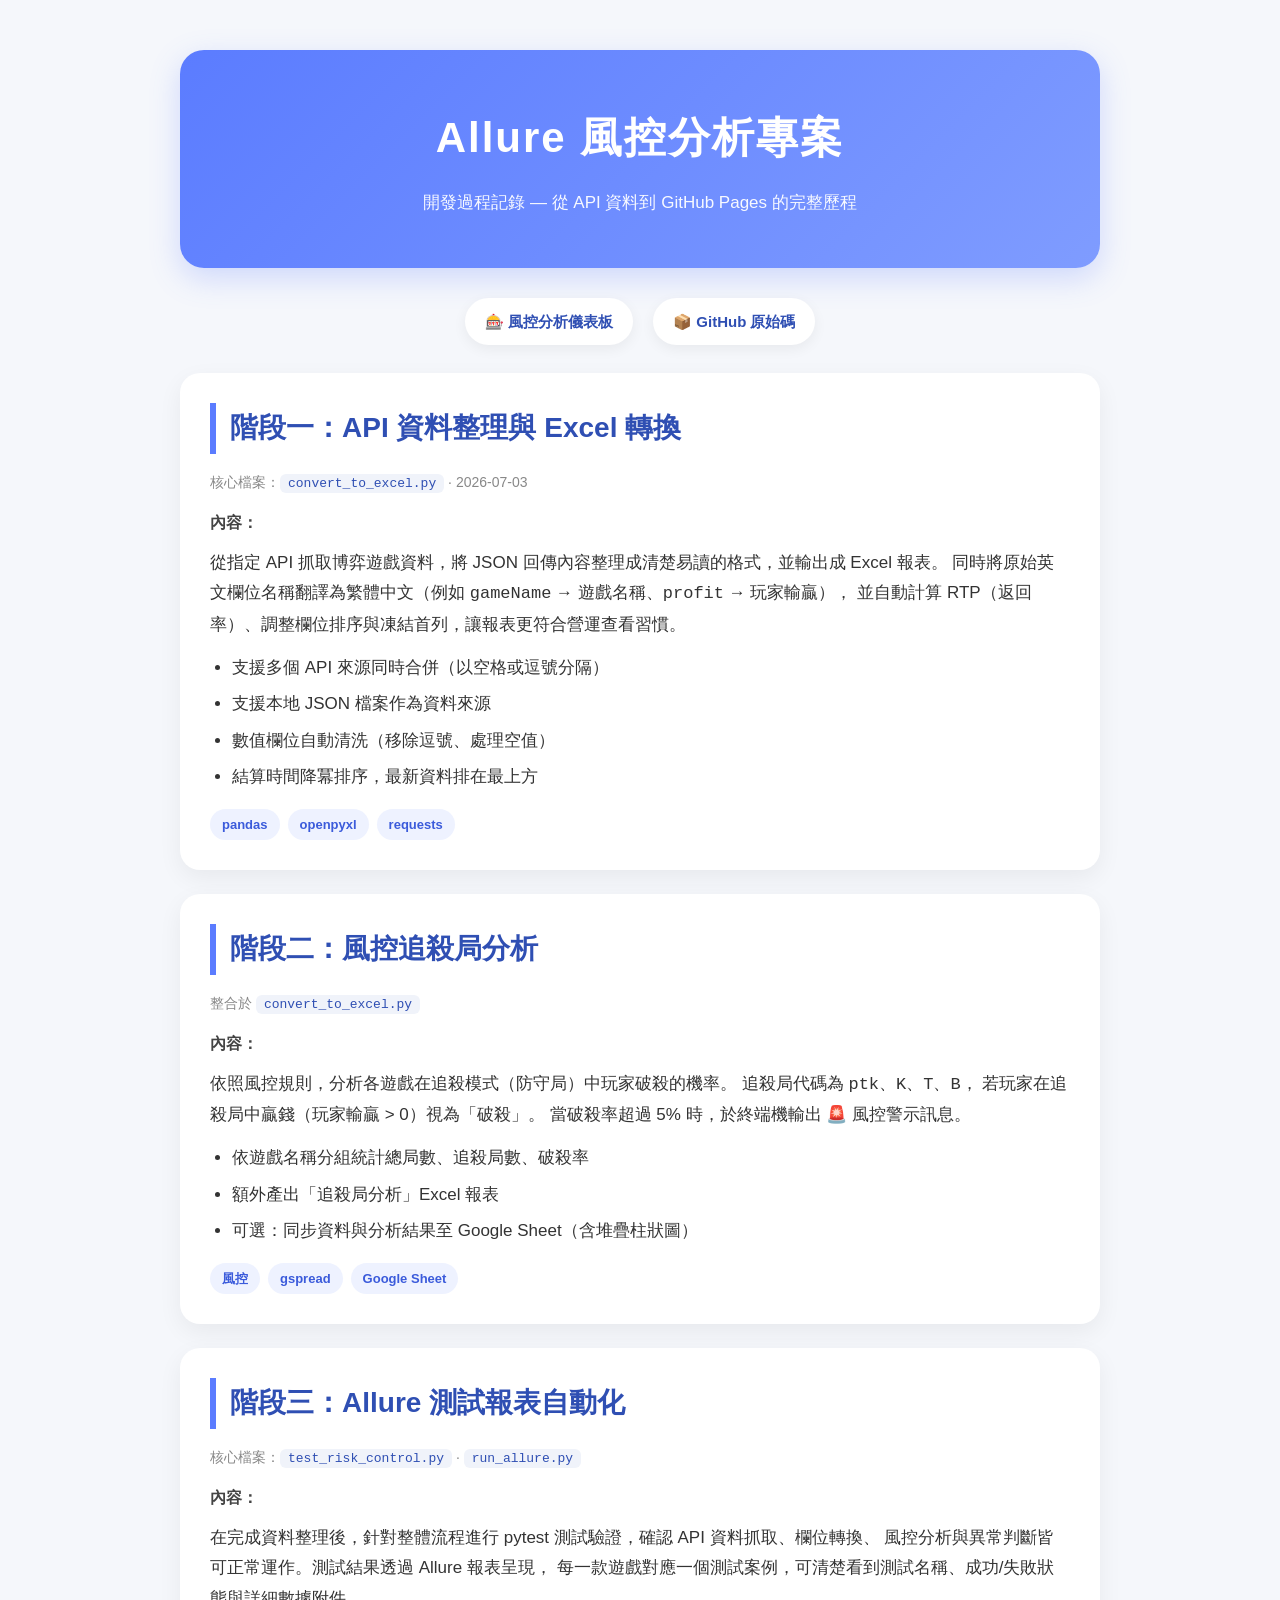
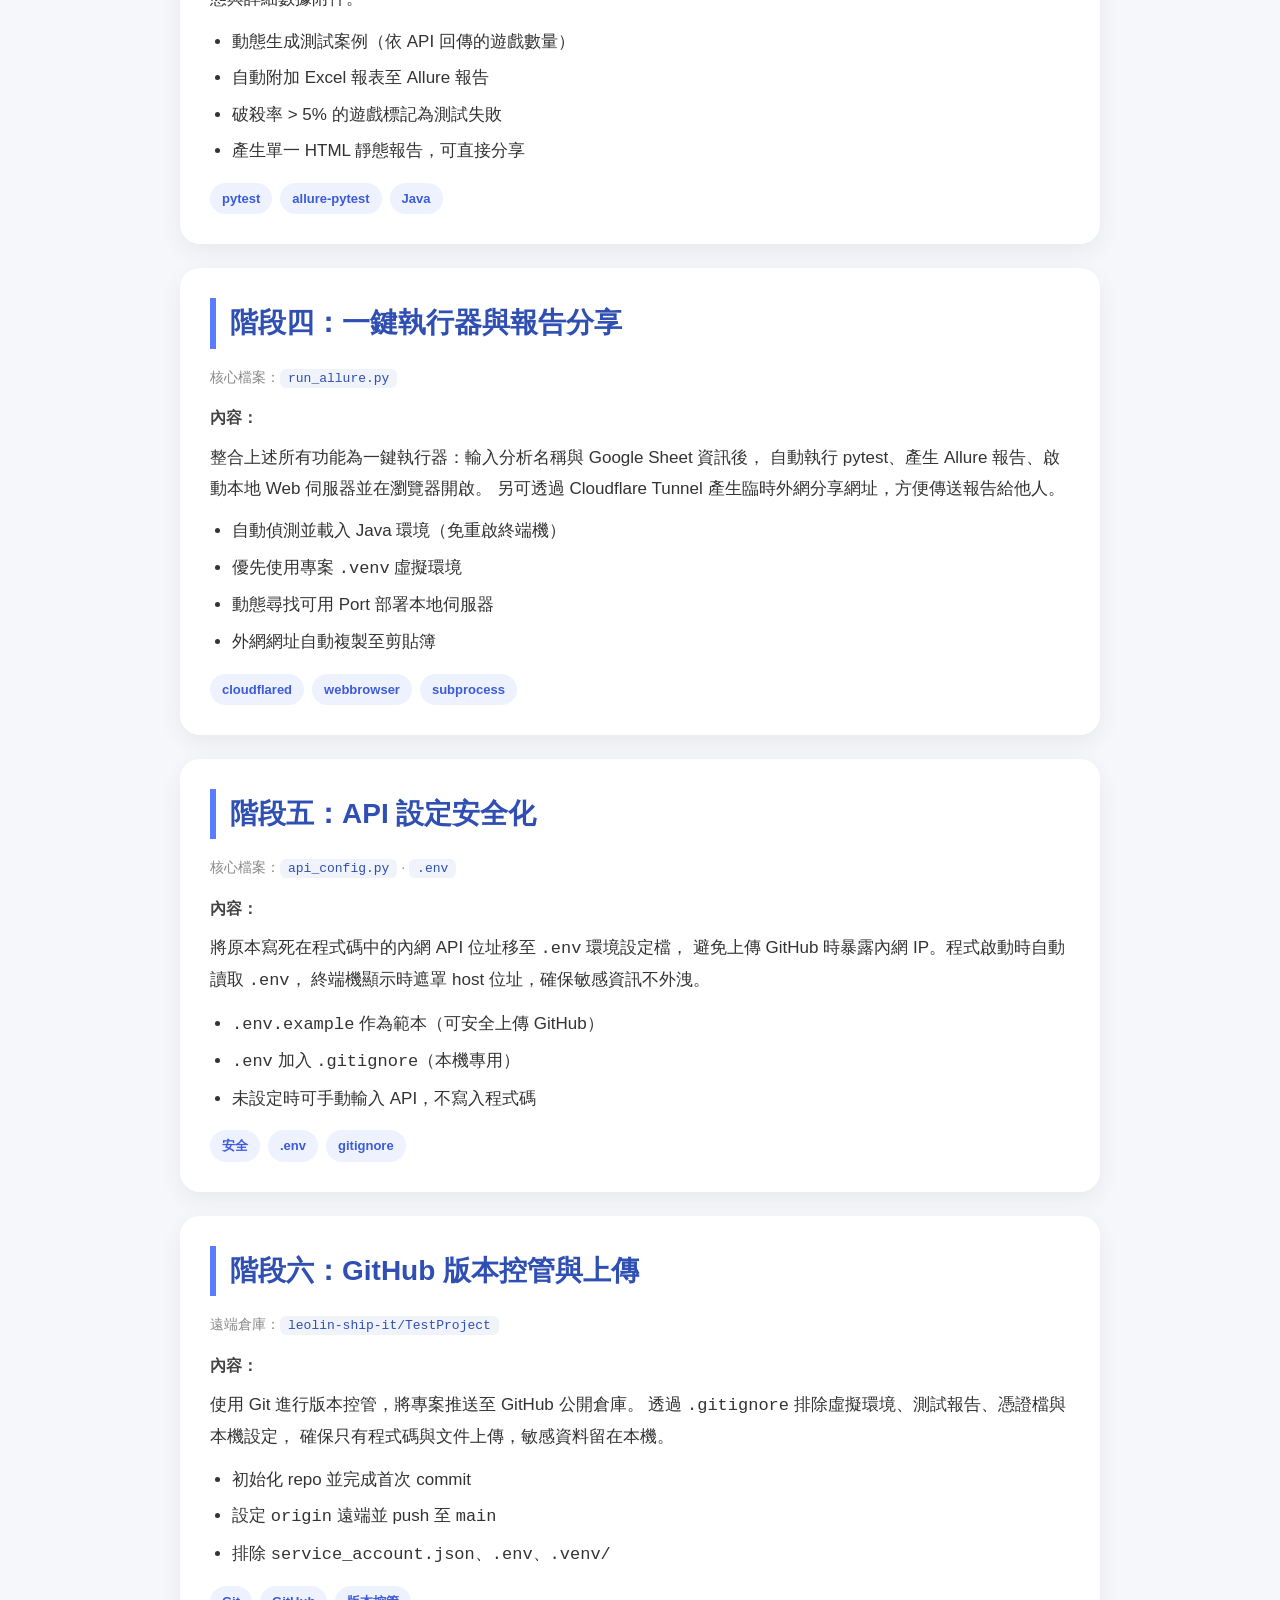
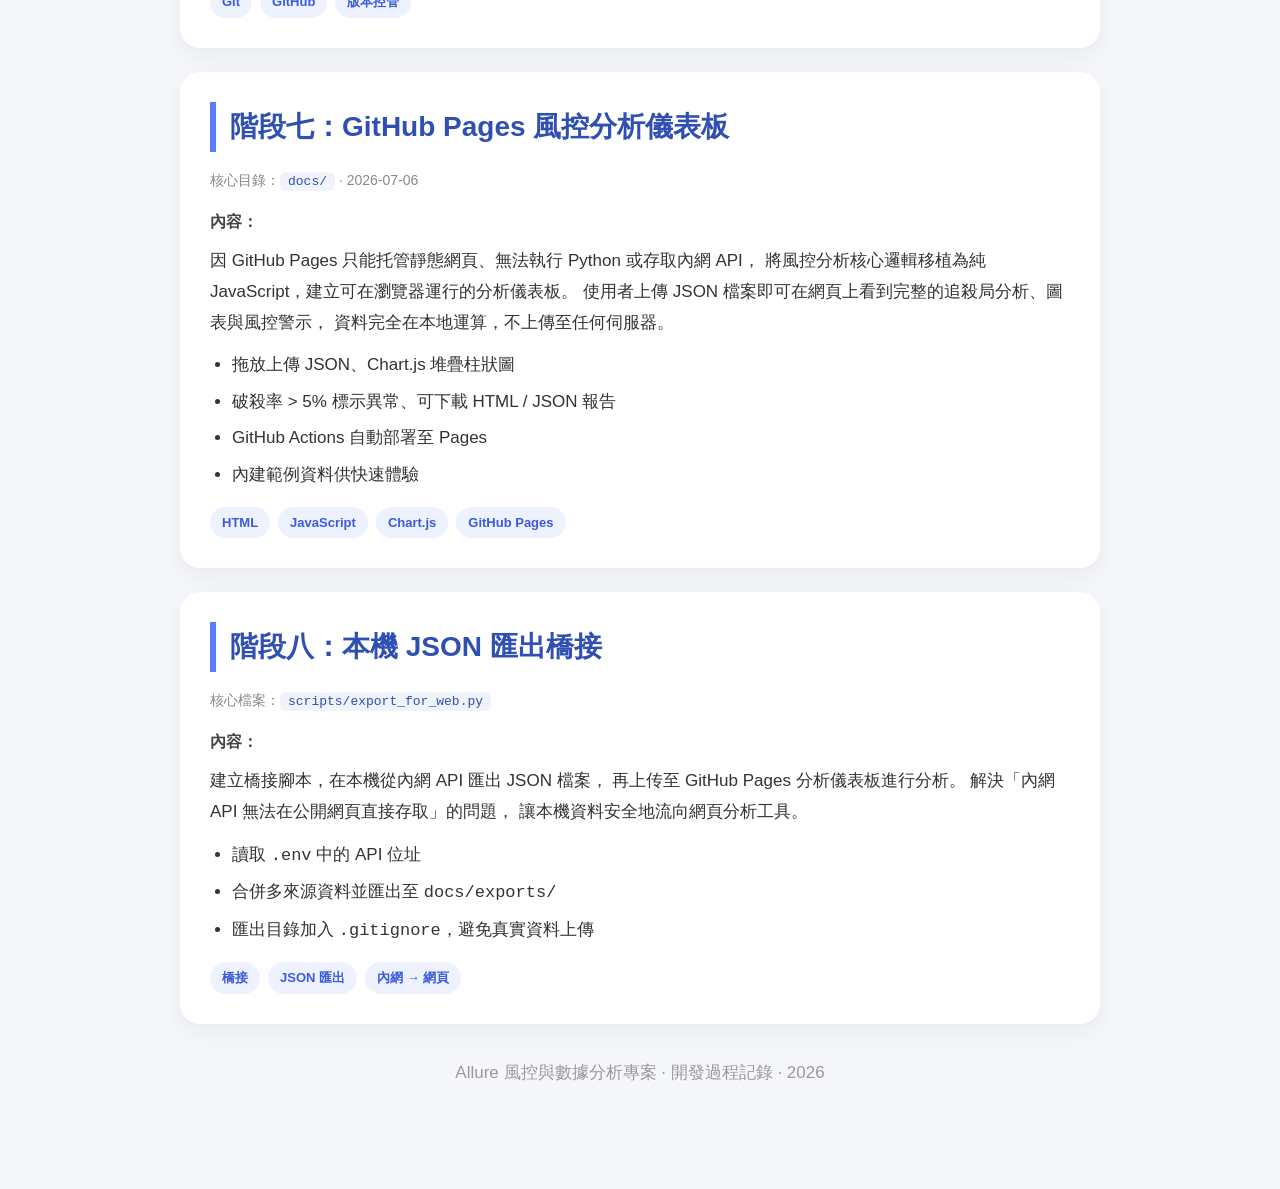
==== docs/process.html @ be3a73fa "Add development process log page" ====
<!DOCTYPE html>
<html lang="zh-Hant">
<head>
  <meta charset="UTF-8">
  <meta name="viewport" content="width=device-width, initial-scale=1.0">
  <title>Allure 風控分析 — 開發過程記錄</title>
  <style>
    * { box-sizing: border-box; }

    body {
      margin: 0;
      font-family: "Microsoft JhengHei", "Segoe UI", Arial, sans-serif;
      background: #f5f7fb;
      color: #333;
      line-height: 1.8;
    }

    .container {
      max-width: 960px;
      margin: 50px auto;
      padding: 0 20px 40px;
    }

    .header {
      background: linear-gradient(135deg, #5b7cff, #7f9cff);
      color: #fff;
      text-align: center;
      padding: 50px 30px;
      border-radius: 24px;
      box-shadow: 0 10px 30px rgba(91, 124, 255, 0.25);
      margin-bottom: 30px;
    }

    .header h1 {
      margin: 0 0 12px;
      font-size: 42px;
      letter-spacing: 2px;
    }

    .header p {
      margin: 0;
      font-size: 17px;
      opacity: 0.95;
    }

    .nav {
      text-align: center;
      margin-bottom: 28px;
    }

    .nav a {
      display: inline-block;
      margin: 0 8px;
      padding: 10px 20px;
      background: #fff;
      color: #2f4fb3;
      text-decoration: none;
      border-radius: 999px;
      font-weight: 600;
      font-size: 15px;
      box-shadow: 0 4px 14px rgba(0, 0, 0, 0.06);
      transition: transform 0.15s, box-shadow 0.15s;
    }

    .nav a:hover {
      transform: translateY(-2px);
      box-shadow: 0 6px 20px rgba(91, 124, 255, 0.2);
    }

    .card {
      background: #fff;
      border-radius: 20px;
      padding: 30px;
      margin-bottom: 24px;
      box-shadow: 0 8px 24px rgba(0, 0, 0, 0.06);
    }

    .card h2 {
      margin-top: 0;
      margin-bottom: 16px;
      font-size: 28px;
      color: #2f4fb3;
      border-left: 6px solid #5b7cff;
      padding-left: 14px;
    }

    .meta {
      font-size: 14px;
      color: #888;
      margin-bottom: 14px;
    }

    .meta code {
      background: #f0f3fa;
      padding: 2px 8px;
      border-radius: 6px;
      font-size: 13px;
      color: #2f4fb3;
    }

    .label {
      font-weight: bold;
      color: #444;
      margin-bottom: 10px;
      display: block;
    }

    p { margin: 0 0 12px; font-size: 17px; }

    ul {
      margin: 0 0 12px;
      padding-left: 22px;
      font-size: 17px;
    }

    li { margin-bottom: 6px; }

    .tag-row {
      display: flex;
      flex-wrap: wrap;
      gap: 8px;
      margin-top: 16px;
    }

    .tag {
      background: #eef2ff;
      color: #3b5bdb;
      font-size: 13px;
      padding: 4px 12px;
      border-radius: 999px;
      font-weight: 600;
    }

    footer {
      text-align: center;
      color: #999;
      font-size: 14px;
      padding-top: 10px;
    }

    @media (max-width: 768px) {
      .header h1 { font-size: 32px; }
      .card h2 { font-size: 24px; }
      p, ul { font-size: 16px; }
    }
  </style>
</head>
<body>
  <div class="container">
    <div class="header">
      <h1>Allure 風控分析專案</h1>
      <p>開發過程記錄 — 從 API 資料到 GitHub Pages 的完整歷程</p>
    </div>

    <div class="nav">
      <a href="index.html">🎰 風控分析儀表板</a>
      <a href="https://github.com/leolin-ship-it/TestProject" target="_blank" rel="noopener">📦 GitHub 原始碼</a>
    </div>

    <div class="card">
      <h2>階段一：API 資料整理與 Excel 轉換</h2>
      <div class="meta">核心檔案：<code>convert_to_excel.py</code> · 2026-07-03</div>
      <span class="label">內容：</span>
      <p>
        從指定 API 抓取博弈遊戲資料，將 JSON 回傳內容整理成清楚易讀的格式，並輸出成 Excel 報表。
        同時將原始英文欄位名稱翻譯為繁體中文（例如 <code>gameName</code> → 遊戲名稱、<code>profit</code> → 玩家輸贏），
        並自動計算 RTP（返回率）、調整欄位排序與凍結首列，讓報表更符合營運查看習慣。
      </p>
      <ul>
        <li>支援多個 API 來源同時合併（以空格或逗號分隔）</li>
        <li>支援本地 JSON 檔案作為資料來源</li>
        <li>數值欄位自動清洗（移除逗號、處理空值）</li>
        <li>結算時間降冪排序，最新資料排在最上方</li>
      </ul>
      <div class="tag-row">
        <span class="tag">pandas</span>
        <span class="tag">openpyxl</span>
        <span class="tag">requests</span>
      </div>
    </div>

    <div class="card">
      <h2>階段二：風控追殺局分析</h2>
      <div class="meta">整合於 <code>convert_to_excel.py</code></div>
      <span class="label">內容：</span>
      <p>
        依照風控規則，分析各遊戲在追殺模式（防守局）中玩家破殺的機率。
        追殺局代碼為 <code>ptk</code>、<code>K</code>、<code>T</code>、<code>B</code>，
        若玩家在追殺局中贏錢（玩家輸贏 &gt; 0）視為「破殺」。
        當破殺率超過 5% 時，於終端機輸出 🚨 風控警示訊息。
      </p>
      <ul>
        <li>依遊戲名稱分組統計總局數、追殺局數、破殺率</li>
        <li>額外產出「追殺局分析」Excel 報表</li>
        <li>可選：同步資料與分析結果至 Google Sheet（含堆疊柱狀圖）</li>
      </ul>
      <div class="tag-row">
        <span class="tag">風控</span>
        <span class="tag">gspread</span>
        <span class="tag">Google Sheet</span>
      </div>
    </div>

    <div class="card">
      <h2>階段三：Allure 測試報表自動化</h2>
      <div class="meta">核心檔案：<code>test_risk_control.py</code> · <code>run_allure.py</code></div>
      <span class="label">內容：</span>
      <p>
        在完成資料整理後，針對整體流程進行 pytest 測試驗證，確認 API 資料抓取、欄位轉換、
        風控分析與異常判斷皆可正常運作。測試結果透過 Allure 報表呈現，
        每一款遊戲對應一個測試案例，可清楚看到測試名稱、成功/失敗狀態與詳細數據附件。
      </p>
      <ul>
        <li>動態生成測試案例（依 API 回傳的遊戲數量）</li>
        <li>自動附加 Excel 報表至 Allure 報告</li>
        <li>破殺率 &gt; 5% 的遊戲標記為測試失敗</li>
        <li>產生單一 HTML 靜態報告，可直接分享</li>
      </ul>
      <div class="tag-row">
        <span class="tag">pytest</span>
        <span class="tag">allure-pytest</span>
        <span class="tag">Java</span>
      </div>
    </div>

    <div class="card">
      <h2>階段四：一鍵執行器與報告分享</h2>
      <div class="meta">核心檔案：<code>run_allure.py</code></div>
      <span class="label">內容：</span>
      <p>
        整合上述所有功能為一鍵執行器：輸入分析名稱與 Google Sheet 資訊後，
        自動執行 pytest、產生 Allure 報告、啟動本地 Web 伺服器並在瀏覽器開啟。
        另可透過 Cloudflare Tunnel 產生臨時外網分享網址，方便傳送報告給他人。
      </p>
      <ul>
        <li>自動偵測並載入 Java 環境（免重啟終端機）</li>
        <li>優先使用專案 <code>.venv</code> 虛擬環境</li>
        <li>動態尋找可用 Port 部署本地伺服器</li>
        <li>外網網址自動複製至剪貼簿</li>
      </ul>
      <div class="tag-row">
        <span class="tag">cloudflared</span>
        <span class="tag">webbrowser</span>
        <span class="tag">subprocess</span>
      </div>
    </div>

    <div class="card">
      <h2>階段五：API 設定安全化</h2>
      <div class="meta">核心檔案：<code>api_config.py</code> · <code>.env</code></div>
      <span class="label">內容：</span>
      <p>
        將原本寫死在程式碼中的內網 API 位址移至 <code>.env</code> 環境設定檔，
        避免上傳 GitHub 時暴露內網 IP。程式啟動時自動讀取 <code>.env</code>，
        終端機顯示時遮罩 host 位址，確保敏感資訊不外洩。
      </p>
      <ul>
        <li><code>.env.example</code> 作為範本（可安全上傳 GitHub）</li>
        <li><code>.env</code> 加入 <code>.gitignore</code>（本機專用）</li>
        <li>未設定時可手動輸入 API，不寫入程式碼</li>
      </ul>
      <div class="tag-row">
        <span class="tag">安全</span>
        <span class="tag">.env</span>
        <span class="tag">gitignore</span>
      </div>
    </div>

    <div class="card">
      <h2>階段六：GitHub 版本控管與上傳</h2>
      <div class="meta">遠端倉庫：<code>leolin-ship-it/TestProject</code></div>
      <span class="label">內容：</span>
      <p>
        使用 Git 進行版本控管，將專案推送至 GitHub 公開倉庫。
        透過 <code>.gitignore</code> 排除虛擬環境、測試報告、憑證檔與本機設定，
        確保只有程式碼與文件上傳，敏感資料留在本機。
      </p>
      <ul>
        <li>初始化 repo 並完成首次 commit</li>
        <li>設定 <code>origin</code> 遠端並 push 至 <code>main</code></li>
        <li>排除 <code>service_account.json</code>、<code>.env</code>、<code>.venv/</code></li>
      </ul>
      <div class="tag-row">
        <span class="tag">Git</span>
        <span class="tag">GitHub</span>
        <span class="tag">版本控管</span>
      </div>
    </div>

    <div class="card">
      <h2>階段七：GitHub Pages 風控分析儀表板</h2>
      <div class="meta">核心目錄：<code>docs/</code> · 2026-07-06</div>
      <span class="label">內容：</span>
      <p>
        因 GitHub Pages 只能托管靜態網頁、無法執行 Python 或存取內網 API，
        將風控分析核心邏輯移植為純 JavaScript，建立可在瀏覽器運行的分析儀表板。
        使用者上傳 JSON 檔案即可在網頁上看到完整的追殺局分析、圖表與風控警示，
        資料完全在本地運算，不上傳至任何伺服器。
      </p>
      <ul>
        <li>拖放上傳 JSON、Chart.js 堆疊柱狀圖</li>
        <li>破殺率 &gt; 5% 標示異常、可下載 HTML / JSON 報告</li>
        <li>GitHub Actions 自動部署至 Pages</li>
        <li>內建範例資料供快速體驗</li>
      </ul>
      <div class="tag-row">
        <span class="tag">HTML</span>
        <span class="tag">JavaScript</span>
        <span class="tag">Chart.js</span>
        <span class="tag">GitHub Pages</span>
      </div>
    </div>

    <div class="card">
      <h2>階段八：本機 JSON 匯出橋接</h2>
      <div class="meta">核心檔案：<code>scripts/export_for_web.py</code></div>
      <span class="label">內容：</span>
      <p>
        建立橋接腳本，在本機從內網 API 匯出 JSON 檔案，
        再上传至 GitHub Pages 分析儀表板進行分析。
        解決「內網 API 無法在公開網頁直接存取」的問題，
        讓本機資料安全地流向網頁分析工具。
      </p>
      <ul>
        <li>讀取 <code>.env</code> 中的 API 位址</li>
        <li>合併多來源資料並匯出至 <code>docs/exports/</code></li>
        <li>匯出目錄加入 <code>.gitignore</code>，避免真實資料上傳</li>
      </ul>
      <div class="tag-row">
        <span class="tag">橋接</span>
        <span class="tag">JSON 匯出</span>
        <span class="tag">內網 → 網頁</span>
      </div>
    </div>

    <footer>
      <p>Allure 風控與數據分析專案 · 開發過程記錄 · 2026</p>
    </footer>
  </div>
</body>
</html>
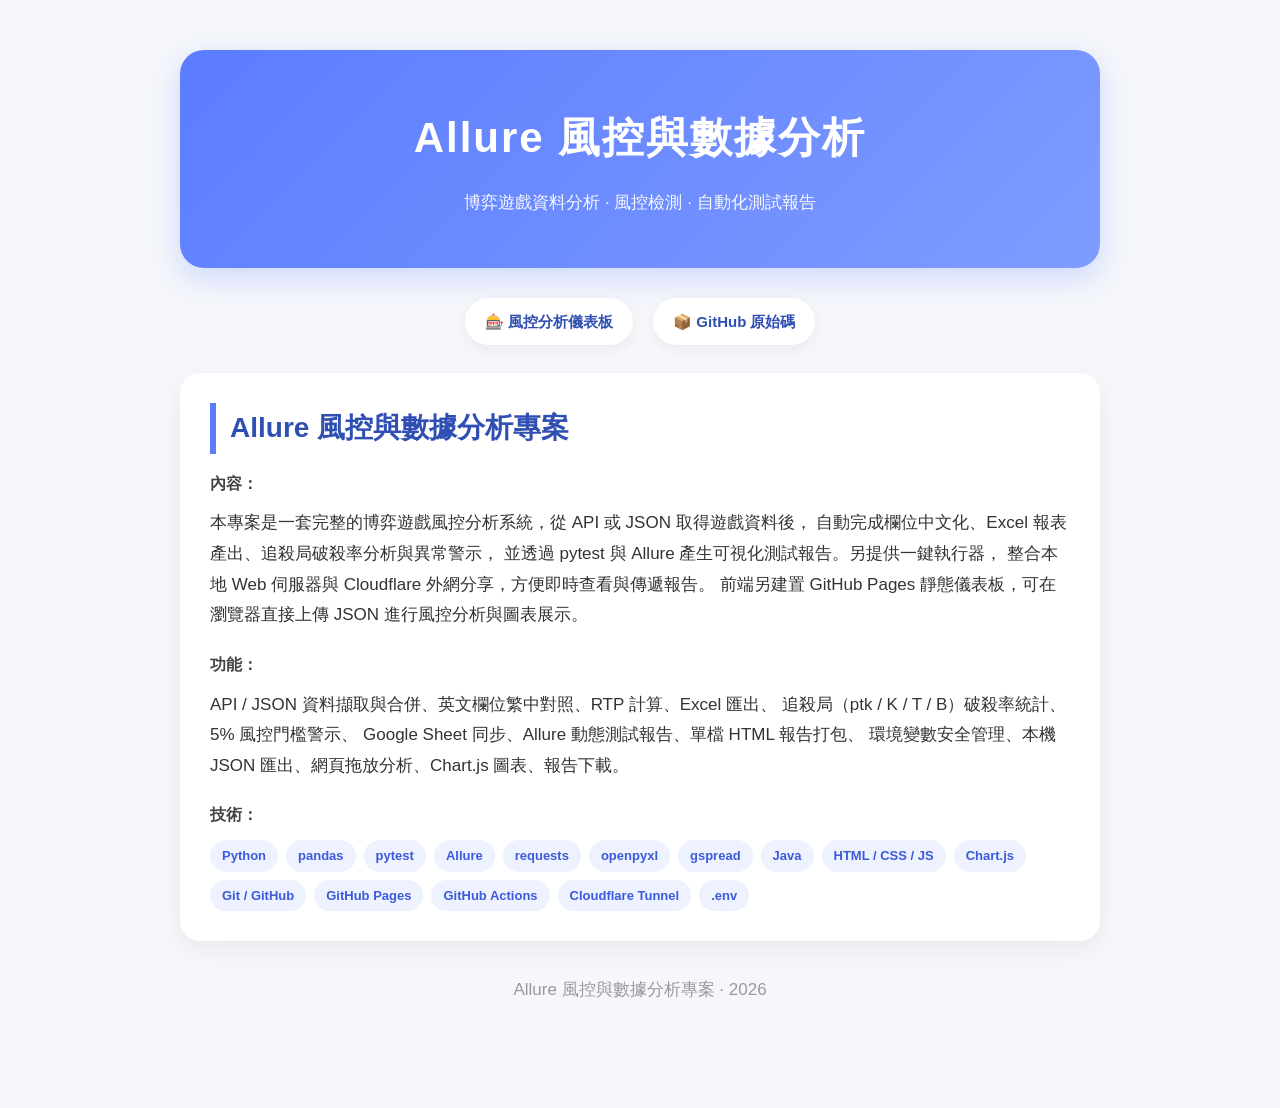
==== commit 3f684adc: "Sync simplified content to process.html" ====
--- a/docs/process.html
+++ b/docs/process.html
@@ -3,7 +3,7 @@
 <head>
   <meta charset="UTF-8">
   <meta name="viewport" content="width=device-width, initial-scale=1.0">
-  <title>Allure 風控分析 — 開發過程記錄</title>
+  <title>Allure 風控與數據分析專案</title>
   <style>
     * { box-sizing: border-box; }
 
@@ -84,42 +84,25 @@
       padding-left: 14px;
     }
 
-    .meta {
-      font-size: 14px;
-      color: #888;
-      margin-bottom: 14px;
-    }
-
-    .meta code {
-      background: #f0f3fa;
-      padding: 2px 8px;
-      border-radius: 6px;
-      font-size: 13px;
-      color: #2f4fb3;
-    }
-
     .label {
       font-weight: bold;
       color: #444;
-      margin-bottom: 10px;
+      margin: 20px 0 10px;
       display: block;
     }
 
-    p { margin: 0 0 12px; font-size: 17px; }
+    .label:first-of-type { margin-top: 0; }
 
-    ul {
+    p {
       margin: 0 0 12px;
-      padding-left: 22px;
       font-size: 17px;
     }
-
-    li { margin-bottom: 6px; }
 
     .tag-row {
       display: flex;
       flex-wrap: wrap;
       gap: 8px;
-      margin-top: 16px;
+      margin-top: 8px;
     }
 
     .tag {
@@ -141,200 +124,64 @@
     @media (max-width: 768px) {
       .header h1 { font-size: 32px; }
       .card h2 { font-size: 24px; }
-      p, ul { font-size: 16px; }
+      p { font-size: 16px; }
     }
   </style>
 </head>
 <body>
   <div class="container">
     <div class="header">
-      <h1>Allure 風控分析專案</h1>
-      <p>開發過程記錄 — 從 API 資料到 GitHub Pages 的完整歷程</p>
+      <h1>Allure 風控與數據分析</h1>
+      <p>博弈遊戲資料分析 · 風控檢測 · 自動化測試報告</p>
     </div>
 
     <div class="nav">
-      <a href="index.html">🎰 風控分析儀表板</a>
+      <a href="dashboard.html">🎰 風控分析儀表板</a>
       <a href="https://github.com/leolin-ship-it/TestProject" target="_blank" rel="noopener">📦 GitHub 原始碼</a>
     </div>
 
     <div class="card">
-      <h2>階段一：API 資料整理與 Excel 轉換</h2>
-      <div class="meta">核心檔案：<code>convert_to_excel.py</code> · 2026-07-03</div>
+      <h2>Allure 風控與數據分析專案</h2>
+
       <span class="label">內容：</span>
       <p>
-        從指定 API 抓取博弈遊戲資料，將 JSON 回傳內容整理成清楚易讀的格式，並輸出成 Excel 報表。
-        同時將原始英文欄位名稱翻譯為繁體中文（例如 <code>gameName</code> → 遊戲名稱、<code>profit</code> → 玩家輸贏），
-        並自動計算 RTP（返回率）、調整欄位排序與凍結首列，讓報表更符合營運查看習慣。
+        本專案是一套完整的博弈遊戲風控分析系統，從 API 或 JSON 取得遊戲資料後，
+        自動完成欄位中文化、Excel 報表產出、追殺局破殺率分析與異常警示，
+        並透過 pytest 與 Allure 產生可視化測試報告。另提供一鍵執行器，
+        整合本地 Web 伺服器與 Cloudflare 外網分享，方便即時查看與傳遞報告。
+        前端另建置 GitHub Pages 靜態儀表板，可在瀏覽器直接上傳 JSON 進行風控分析與圖表展示。
       </p>
-      <ul>
-        <li>支援多個 API 來源同時合併（以空格或逗號分隔）</li>
-        <li>支援本地 JSON 檔案作為資料來源</li>
-        <li>數值欄位自動清洗（移除逗號、處理空值）</li>
-        <li>結算時間降冪排序，最新資料排在最上方</li>
-      </ul>
+
+      <span class="label">功能：</span>
+      <p>
+        API / JSON 資料擷取與合併、英文欄位繁中對照、RTP 計算、Excel 匯出、
+        追殺局（ptk / K / T / B）破殺率統計、5% 風控門檻警示、
+        Google Sheet 同步、Allure 動態測試報告、單檔 HTML 報告打包、
+        環境變數安全管理、本機 JSON 匯出、網頁拖放分析、Chart.js 圖表、報告下載。
+      </p>
+
+      <span class="label">技術：</span>
       <div class="tag-row">
+        <span class="tag">Python</span>
         <span class="tag">pandas</span>
+        <span class="tag">pytest</span>
+        <span class="tag">Allure</span>
+        <span class="tag">requests</span>
         <span class="tag">openpyxl</span>
-        <span class="tag">requests</span>
-      </div>
-    </div>
-
-    <div class="card">
-      <h2>階段二：風控追殺局分析</h2>
-      <div class="meta">整合於 <code>convert_to_excel.py</code></div>
-      <span class="label">內容：</span>
-      <p>
-        依照風控規則，分析各遊戲在追殺模式（防守局）中玩家破殺的機率。
-        追殺局代碼為 <code>ptk</code>、<code>K</code>、<code>T</code>、<code>B</code>，
-        若玩家在追殺局中贏錢（玩家輸贏 &gt; 0）視為「破殺」。
-        當破殺率超過 5% 時，於終端機輸出 🚨 風控警示訊息。
-      </p>
-      <ul>
-        <li>依遊戲名稱分組統計總局數、追殺局數、破殺率</li>
-        <li>額外產出「追殺局分析」Excel 報表</li>
-        <li>可選：同步資料與分析結果至 Google Sheet（含堆疊柱狀圖）</li>
-      </ul>
-      <div class="tag-row">
-        <span class="tag">風控</span>
         <span class="tag">gspread</span>
-        <span class="tag">Google Sheet</span>
-      </div>
-    </div>
-
-    <div class="card">
-      <h2>階段三：Allure 測試報表自動化</h2>
-      <div class="meta">核心檔案：<code>test_risk_control.py</code> · <code>run_allure.py</code></div>
-      <span class="label">內容：</span>
-      <p>
-        在完成資料整理後，針對整體流程進行 pytest 測試驗證，確認 API 資料抓取、欄位轉換、
-        風控分析與異常判斷皆可正常運作。測試結果透過 Allure 報表呈現，
-        每一款遊戲對應一個測試案例，可清楚看到測試名稱、成功/失敗狀態與詳細數據附件。
-      </p>
-      <ul>
-        <li>動態生成測試案例（依 API 回傳的遊戲數量）</li>
-        <li>自動附加 Excel 報表至 Allure 報告</li>
-        <li>破殺率 &gt; 5% 的遊戲標記為測試失敗</li>
-        <li>產生單一 HTML 靜態報告，可直接分享</li>
-      </ul>
-      <div class="tag-row">
-        <span class="tag">pytest</span>
-        <span class="tag">allure-pytest</span>
         <span class="tag">Java</span>
-      </div>
-    </div>
-
-    <div class="card">
-      <h2>階段四：一鍵執行器與報告分享</h2>
-      <div class="meta">核心檔案：<code>run_allure.py</code></div>
-      <span class="label">內容：</span>
-      <p>
-        整合上述所有功能為一鍵執行器：輸入分析名稱與 Google Sheet 資訊後，
-        自動執行 pytest、產生 Allure 報告、啟動本地 Web 伺服器並在瀏覽器開啟。
-        另可透過 Cloudflare Tunnel 產生臨時外網分享網址，方便傳送報告給他人。
-      </p>
-      <ul>
-        <li>自動偵測並載入 Java 環境（免重啟終端機）</li>
-        <li>優先使用專案 <code>.venv</code> 虛擬環境</li>
-        <li>動態尋找可用 Port 部署本地伺服器</li>
-        <li>外網網址自動複製至剪貼簿</li>
-      </ul>
-      <div class="tag-row">
-        <span class="tag">cloudflared</span>
-        <span class="tag">webbrowser</span>
-        <span class="tag">subprocess</span>
-      </div>
-    </div>
-
-    <div class="card">
-      <h2>階段五：API 設定安全化</h2>
-      <div class="meta">核心檔案：<code>api_config.py</code> · <code>.env</code></div>
-      <span class="label">內容：</span>
-      <p>
-        將原本寫死在程式碼中的內網 API 位址移至 <code>.env</code> 環境設定檔，
-        避免上傳 GitHub 時暴露內網 IP。程式啟動時自動讀取 <code>.env</code>，
-        終端機顯示時遮罩 host 位址，確保敏感資訊不外洩。
-      </p>
-      <ul>
-        <li><code>.env.example</code> 作為範本（可安全上傳 GitHub）</li>
-        <li><code>.env</code> 加入 <code>.gitignore</code>（本機專用）</li>
-        <li>未設定時可手動輸入 API，不寫入程式碼</li>
-      </ul>
-      <div class="tag-row">
-        <span class="tag">安全</span>
+        <span class="tag">HTML / CSS / JS</span>
+        <span class="tag">Chart.js</span>
+        <span class="tag">Git / GitHub</span>
+        <span class="tag">GitHub Pages</span>
+        <span class="tag">GitHub Actions</span>
+        <span class="tag">Cloudflare Tunnel</span>
         <span class="tag">.env</span>
-        <span class="tag">gitignore</span>
-      </div>
-    </div>
-
-    <div class="card">
-      <h2>階段六：GitHub 版本控管與上傳</h2>
-      <div class="meta">遠端倉庫：<code>leolin-ship-it/TestProject</code></div>
-      <span class="label">內容：</span>
-      <p>
-        使用 Git 進行版本控管，將專案推送至 GitHub 公開倉庫。
-        透過 <code>.gitignore</code> 排除虛擬環境、測試報告、憑證檔與本機設定，
-        確保只有程式碼與文件上傳，敏感資料留在本機。
-      </p>
-      <ul>
-        <li>初始化 repo 並完成首次 commit</li>
-        <li>設定 <code>origin</code> 遠端並 push 至 <code>main</code></li>
-        <li>排除 <code>service_account.json</code>、<code>.env</code>、<code>.venv/</code></li>
-      </ul>
-      <div class="tag-row">
-        <span class="tag">Git</span>
-        <span class="tag">GitHub</span>
-        <span class="tag">版本控管</span>
-      </div>
-    </div>
-
-    <div class="card">
-      <h2>階段七：GitHub Pages 風控分析儀表板</h2>
-      <div class="meta">核心目錄：<code>docs/</code> · 2026-07-06</div>
-      <span class="label">內容：</span>
-      <p>
-        因 GitHub Pages 只能托管靜態網頁、無法執行 Python 或存取內網 API，
-        將風控分析核心邏輯移植為純 JavaScript，建立可在瀏覽器運行的分析儀表板。
-        使用者上傳 JSON 檔案即可在網頁上看到完整的追殺局分析、圖表與風控警示，
-        資料完全在本地運算，不上傳至任何伺服器。
-      </p>
-      <ul>
-        <li>拖放上傳 JSON、Chart.js 堆疊柱狀圖</li>
-        <li>破殺率 &gt; 5% 標示異常、可下載 HTML / JSON 報告</li>
-        <li>GitHub Actions 自動部署至 Pages</li>
-        <li>內建範例資料供快速體驗</li>
-      </ul>
-      <div class="tag-row">
-        <span class="tag">HTML</span>
-        <span class="tag">JavaScript</span>
-        <span class="tag">Chart.js</span>
-        <span class="tag">GitHub Pages</span>
-      </div>
-    </div>
-
-    <div class="card">
-      <h2>階段八：本機 JSON 匯出橋接</h2>
-      <div class="meta">核心檔案：<code>scripts/export_for_web.py</code></div>
-      <span class="label">內容：</span>
-      <p>
-        建立橋接腳本，在本機從內網 API 匯出 JSON 檔案，
-        再上传至 GitHub Pages 分析儀表板進行分析。
-        解決「內網 API 無法在公開網頁直接存取」的問題，
-        讓本機資料安全地流向網頁分析工具。
-      </p>
-      <ul>
-        <li>讀取 <code>.env</code> 中的 API 位址</li>
-        <li>合併多來源資料並匯出至 <code>docs/exports/</code></li>
-        <li>匯出目錄加入 <code>.gitignore</code>，避免真實資料上傳</li>
-      </ul>
-      <div class="tag-row">
-        <span class="tag">橋接</span>
-        <span class="tag">JSON 匯出</span>
-        <span class="tag">內網 → 網頁</span>
       </div>
     </div>
 
     <footer>
-      <p>Allure 風控與數據分析專案 · 開發過程記錄 · 2026</p>
+      <p>Allure 風控與數據分析專案 · 2026</p>
     </footer>
   </div>
 </body>
